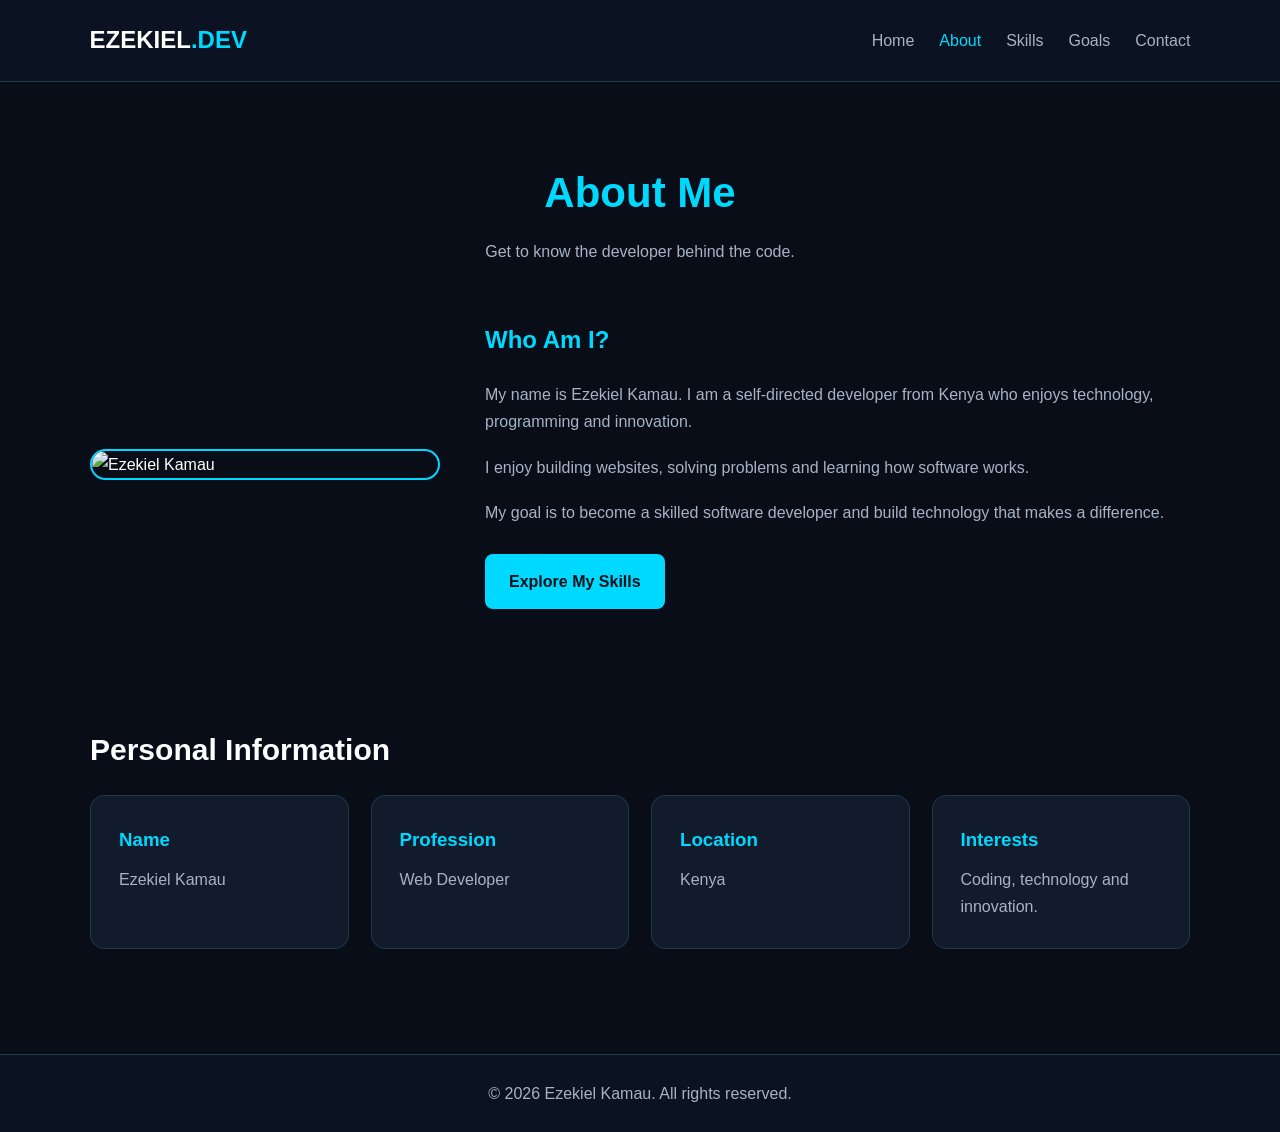
==== pages/about.html @ 212d6239 "Initial portfolio website" ====
<!DOCTYPE html>
<html lang="en">
<head>
    <meta charset="UTF-8">
    <meta name="viewport" content="width=device-width, initial-scale=1.0">
    <title>About | Ezekiel Kamau</title>
    <link rel="stylesheet" href="../css/style.css">
</head>
<body>

    <header class="header">
        <a href="../index.html" class="logo">EZEKIEL<span>.DEV</span></a>

        <nav class="navbar">
            <a href="../index.html">Home</a>
            <a href="about.html" class="active">About</a>
            <a href="skills.html">Skills</a>
            <a href="goals.html">Goals</a>
            <a href="contact.html">Contact</a>
        </nav>
    </header>

    <main class="container">
        <section class="page-heading">
            <h1>About Me</h1>
            <p>Get to know the developer behind the code.</p>
        </section>

        <section class="about-layout">
            <div class="about-image">
                <img src="../images/profile.jpg" alt="Ezekiel Kamau">
            </div>

            <div class="about-content">
                <h2>Who Am I?</h2>

                <p>
                    My name is Ezekiel Kamau. I am a self-directed
                    developer from Kenya who enjoys technology,
                    programming and innovation.
                </p>

                <p>
                    I enjoy building websites, solving problems
                    and learning how software works.
                </p>

                <p>
                    My goal is to become a skilled software developer
                    and build technology that makes a difference.
                </p>

                <a href="skills.html" class="btn">Explore My Skills</a>
            </div>
        </section>

        <section class="section">
            <h2 class="section-title">Personal Information</h2>

            <div class="card-grid">
                <article class="card">
                    <h3>Name</h3>
                    <p>Ezekiel Kamau</p>
                </article>

                <article class="card">
                    <h3>Profession</h3>
                    <p>Web Developer</p>
                </article>

                <article class="card">
                    <h3>Location</h3>
                    <p>Kenya</p>
                </article>

                <article class="card">
                    <h3>Interests</h3>
                    <p>Coding, technology and innovation.</p>
                </article>
            </div>
        </section>
    </main>

    <footer class="footer">
        <p>&copy; 2026 Ezekiel Kamau. All rights reserved.</p>
    </footer>

</body>
</html>
---- css/style.css ----
/* =========================
   1. GENERAL SETTINGS
========================= */

* {
    margin: 0;
    padding: 0;
    box-sizing: border-box;
}

:root {
    --background: #080D18;
    --surface: #111B2B;
    --surface-light: #19263A;
    --primary: #00D9FF;
    --text: #FFFFFF;
    --muted: #A7B3C5;
    --border: #26364B;
}

html {
    scroll-behavior: smooth;
}

body {
    font-family: Arial, sans-serif;
    background: var(--background);
    color: var(--text);
    line-height: 1.7;
}

/* =========================
   2. HEADER AND NAVIGATION
========================= */

.header {
    width: 100%;
    min-height: 80px;
    padding: 20px 7%;
    display: flex;
    justify-content: space-between;
    align-items: center;
    background: #0B1322;
    border-bottom: 1px solid var(--border);
    flex-wrap: wrap;
    gap: 15px;
}

.logo {
    color: var(--text);
    font-size: 24px;
    font-weight: bold;
    text-decoration: none;
}

.logo span {
    color: var(--primary);
}

.navbar {
    display: flex;
    gap: 25px;
    flex-wrap: wrap;
}

.navbar a {
    color: var(--muted);
    text-decoration: none;
    transition: 0.3s;
}

.navbar a:hover,
.navbar a.active {
    color: var(--primary);
}

/* =========================
   3. GENERAL CONTAINERS
========================= */

.container {
    width: 86%;
    max-width: 1100px;
    margin: auto;
}

.section {
    padding: 65px 0;
}

.section-title {
    font-size: 30px;
    margin-bottom: 20px;
}

.section-description {
    color: var(--muted);
    max-width: 700px;
}

/* =========================
   4. HOME PAGE HERO
========================= */

.hero {
    min-height: 570px;
    display: flex;
    align-items: center;
    justify-content: space-between;
    gap: 50px;
    padding-top: 50px;
    padding-bottom: 50px;
}

.hero-content {
    flex: 1;
}

.intro {
    color: var(--primary);
    letter-spacing: 4px;
    font-weight: bold;
}

.hero h1 {
    font-size: clamp(38px, 6vw, 65px);
    line-height: 1.2;
    margin: 15px 0;
}

.hero h2 {
    color: var(--primary);
    font-size: 23px;
    margin-bottom: 20px;
}

.hero-content > p:not(.intro) {
    color: var(--muted);
    max-width: 500px;
}

.hero-image {
    flex: 0 1 380px;
}

.hero-image img,
.about-image img {
    width: 100%;
    display: block;
    border-radius: 25px;
    object-fit: cover;
    border: 2px solid var(--primary);
}

/* =========================
   5. BUTTONS
========================= */

.hero-buttons {
    display: flex;
    flex-wrap: wrap;
    gap: 15px;
    margin-top: 30px;
}

.btn {
    display: inline-block;
    background: var(--primary);
    color: #06101A;
    padding: 12px 22px;
    border-radius: 8px;
    text-decoration: none;
    font-weight: bold;
    border: 2px solid var(--primary);
    cursor: pointer;
    transition: 0.3s;
}

.btn:hover {
    background: transparent;
    color: var(--primary);
    transform: translateY(-3px);
}

.btn-outline {
    background: transparent;
    color: var(--primary);
}

/* =========================
   6. PAGE HEADINGS
========================= */

.page-heading {
    text-align: center;
    padding: 75px 0 55px;
}

.page-heading h1 {
    font-size: 42px;
    color: var(--primary);
    margin-bottom: 10px;
}

.page-heading p {
    color: var(--muted);
}

/* =========================
   7. CARDS
========================= */

.card-grid {
    display: grid;
    grid-template-columns: repeat(auto-fit, minmax(220px, 1fr));
    gap: 22px;
    padding-bottom: 40px;
}

.card {
    background: var(--surface);
    padding: 28px;
    border: 1px solid var(--border);
    border-radius: 14px;
    transition: 0.3s;
}

.card:hover {
    border-color: var(--primary);
    transform: translateY(-5px);
}

.card h3 {
    color: var(--primary);
    margin-bottom: 10px;
}

.card p {
    color: var(--muted);
}

/* =========================
   8. ABOUT PAGE
========================= */

.about-layout {
    display: flex;
    align-items: center;
    gap: 45px;
    padding-bottom: 50px;
}

.about-image {
    flex: 0 1 350px;
}

.about-content {
    flex: 1;
}

.about-content h2 {
    color: var(--primary);
    margin-bottom: 20px;
}

.about-content p {
    color: var(--muted);
    margin-bottom: 18px;
}

.about-content .btn {
    margin-top: 10px;
}

/* =========================
   9. SKILLS TABLE
========================= */

.table-wrapper {
    overflow-x: auto;
    margin: 25px 0;
}

table {
    width: 100%;
    border-collapse: collapse;
    background: var(--surface);
}

th,
td {
    padding: 16px;
    border: 1px solid var(--border);
    text-align: left;
}

th {
    color: var(--primary);
    background: var(--surface-light);
}

td {
    color: var(--muted);
}

/* =========================
   10. GOALS PAGE
========================= */

.goal-card {
    min-height: 240px;
}

.goal-number {
    color: var(--primary);
    font-size: 35px;
    font-weight: bold;
}

.goal-card h2 {
    margin: 15px 0;
    font-size: 21px;
}

.vision {
    text-align: center;
}

.vision h2 {
    color: var(--primary);
    font-size: 30px;
}

/* =========================
   11. CONTACT PAGE
========================= */

.contact-layout {
    display: grid;
    grid-template-columns: 1fr 1.3fr;
    gap: 35px;
    padding-bottom: 70px;
}

.contact-info h2 {
    color: var(--primary);
    margin-bottom: 20px;
}

.contact-info > p {
    color: var(--muted);
    margin-bottom: 25px;
}

.contact-info .card {
    margin-bottom: 15px;
}

.contact-form {
    background: var(--surface);
    padding: 30px;
    border: 1px solid var(--border);
    border-radius: 15px;
}

.contact-form label,
.contact-form legend {
    color: var(--text);
    display: block;
    margin-bottom: 8px;
}

.contact-form input:not([type="radio"]):not([type="checkbox"]),
.contact-form textarea {
    width: 100%;
    padding: 13px;
    margin-bottom: 20px;
    background: var(--background);
    border: 1px solid var(--border);
    border-radius: 7px;
    color: var(--text);
    font: inherit;
}

.contact-form input:focus,
.contact-form textarea:focus {
    outline: 1px solid var(--primary);
    border-color: var(--primary);
}

.contact-form fieldset {
    border: 1px solid var(--border);
    padding: 15px;
    margin-bottom: 20px;
    border-radius: 8px;
}

.contact-form fieldset label {
    display: inline-flex;
    align-items: center;
    gap: 8px;
    margin-right: 20px;
    color: var(--muted);
}

.contact-form fieldset input {
    accent-color: var(--primary);
}

/* =========================
   12. FOOTER
========================= */

.footer {
    text-align: center;
    padding: 25px;
    border-top: 1px solid var(--border);
    background: #0B1322;
    color: var(--muted);
}

/* =========================
   13. MOBILE RESPONSIVENESS
========================= */

@media (max-width: 768px) {

    .header {
        flex-direction: column;
        justify-content: center;
    }

    .navbar {
        justify-content: center;
        gap: 15px;
    }

    .hero {
        flex-direction: column-reverse;
        text-align: center;
    }

    .hero-image {
        width: min(100%, 300px);
        flex-basis: auto;
    }

    .hero-content > p:not(.intro) {
        margin: auto;
    }

    .hero-buttons {
        justify-content: center;
    }

    .about-layout {
        flex-direction: column;
    }

    .about-image {
        width: min(100%, 350px);
        flex-basis: auto;
    }

    .contact-layout {
        grid-template-columns: 1fr;
    }

    .page-heading h1 {
        font-size: 32px;
    }

    .section-title {
        font-size: 25px;
    }
}
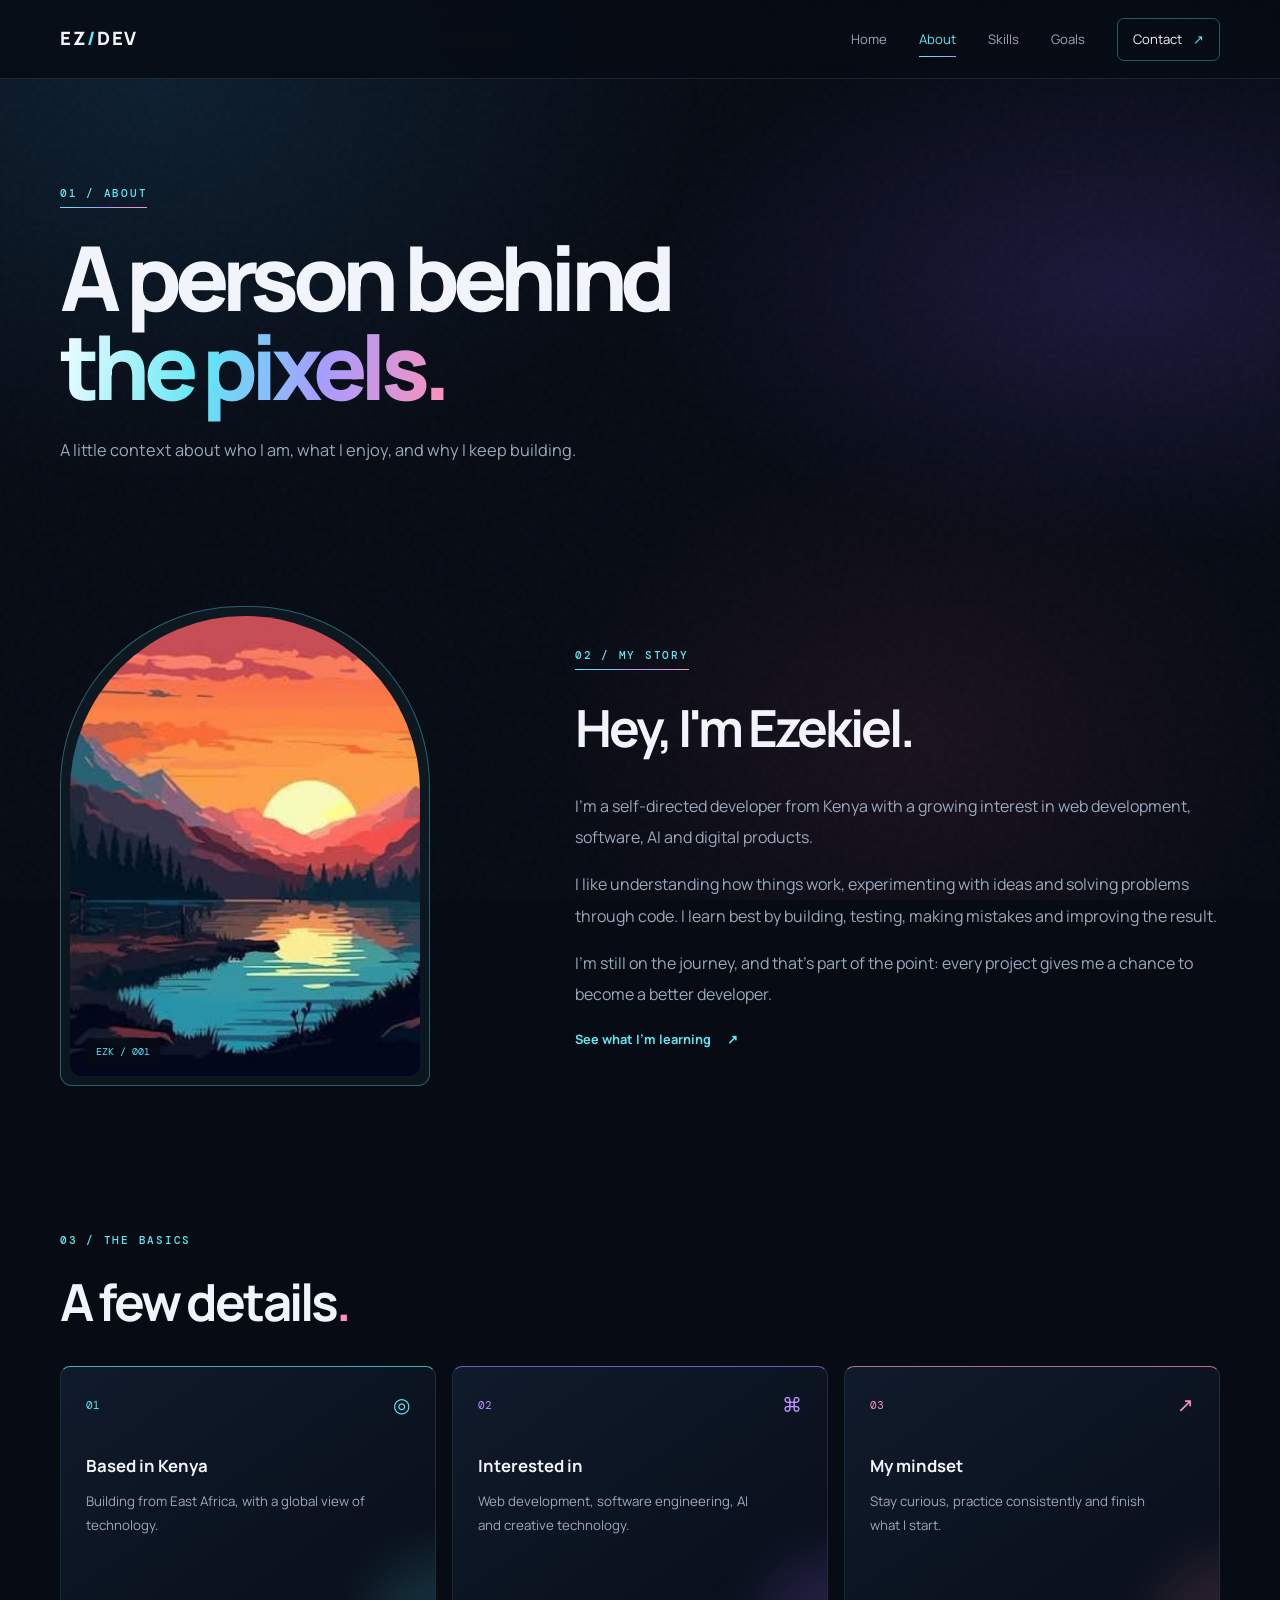
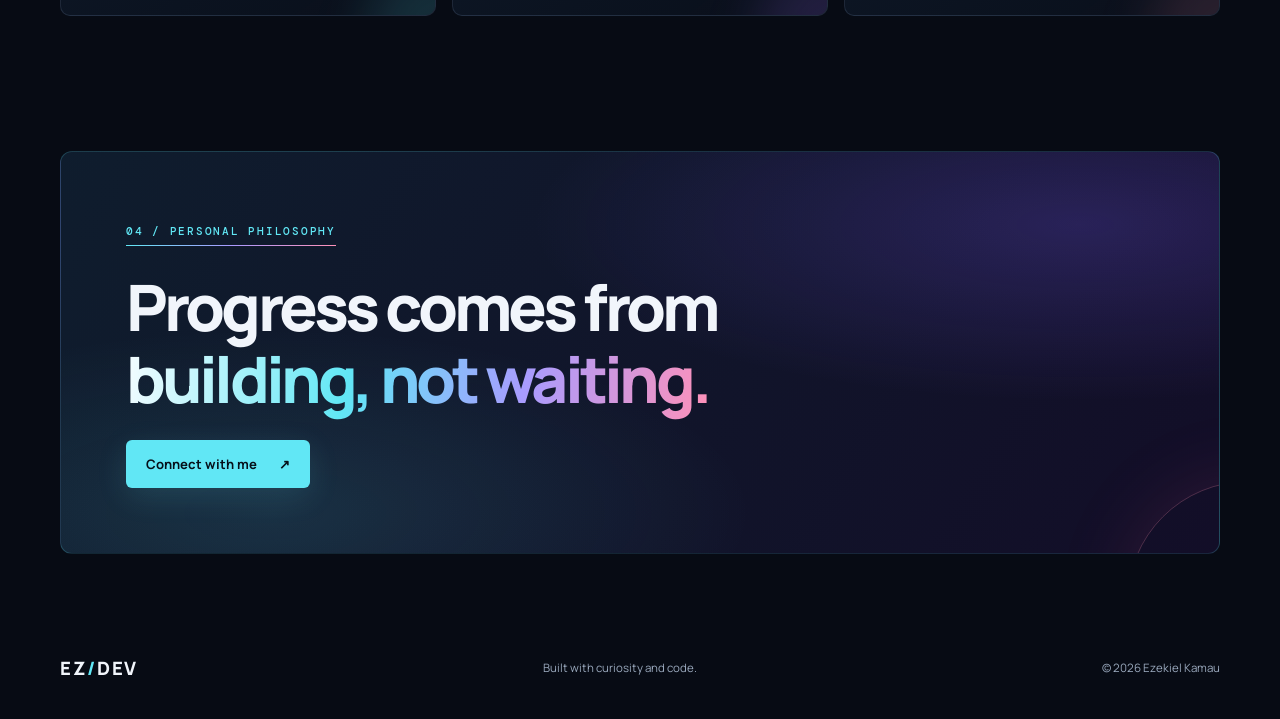
==== commit d96adbfd: "Upgrade portfolio design and animations" ====
--- a/pages/about.html
+++ b/pages/about.html
@@ -1,90 +1,29 @@
-
 <!DOCTYPE html>
 <html lang="en">
 <head>
-    <meta charset="UTF-8">
-    <meta name="viewport" content="width=device-width, initial-scale=1.0">
-    <title>About | Ezekiel Kamau</title>
-    <link rel="stylesheet" href="../css/style.css">
+  <meta charset="UTF-8"><meta name="viewport" content="width=device-width, initial-scale=1.0">
+  <meta name="theme-color" content="#070b14"><meta name="description" content="About Ezekiel Kamau, developer and creative coder.">
+  <title>About | Ezekiel Kamau</title>
+  <link rel="preconnect" href="https://fonts.googleapis.com"><link rel="preconnect" href="https://fonts.gstatic.com" crossorigin>
+  <link href="https://fonts.googleapis.com/css2?family=DM+Mono:wght@400;500&family=Manrope:wght@400;500;600;700;800&display=swap" rel="stylesheet">
+  <link rel="stylesheet" href="../css/style.css"><script src="../js/script.js" defer></script>
 </head>
 <body>
-
-    <header class="header">
-        <a href="../index.html" class="logo">EZEKIEL<span>.DEV</span></a>
-
-        <nav class="navbar">
-            <a href="../index.html">Home</a>
-            <a href="about.html" class="active">About</a>
-            <a href="skills.html">Skills</a>
-            <a href="goals.html">Goals</a>
-            <a href="contact.html">Contact</a>
-        </nav>
-    </header>
-
-    <main class="container">
-        <section class="page-heading">
-            <h1>About Me</h1>
-            <p>Get to know the developer behind the code.</p>
-        </section>
-
-        <section class="about-layout">
-            <div class="about-image">
-                <img src="../images/profile.jpg" alt="Ezekiel Kamau">
-            </div>
-
-            <div class="about-content">
-                <h2>Who Am I?</h2>
-
-                <p>
-                    My name is Ezekiel Kamau. I am a self-directed
-                    developer from Kenya who enjoys technology,
-                    programming and innovation.
-                </p>
-
-                <p>
-                    I enjoy building websites, solving problems
-                    and learning how software works.
-                </p>
-
-                <p>
-                    My goal is to become a skilled software developer
-                    and build technology that makes a difference.
-                </p>
-
-                <a href="skills.html" class="btn">Explore My Skills</a>
-            </div>
-        </section>
-
-        <section class="section">
-            <h2 class="section-title">Personal Information</h2>
-
-            <div class="card-grid">
-                <article class="card">
-                    <h3>Name</h3>
-                    <p>Ezekiel Kamau</p>
-                </article>
-
-                <article class="card">
-                    <h3>Profession</h3>
-                    <p>Web Developer</p>
-                </article>
-
-                <article class="card">
-                    <h3>Location</h3>
-                    <p>Kenya</p>
-                </article>
-
-                <article class="card">
-                    <h3>Interests</h3>
-                    <p>Coding, technology and innovation.</p>
-                </article>
-            </div>
-        </section>
-    </main>
-
-    <footer class="footer">
-        <p>&copy; 2026 Ezekiel Kamau. All rights reserved.</p>
-    </footer>
-
+  <div class="page-noise" aria-hidden="true"></div>
+  <header class="site-header"><div class="nav-wrap"><a class="brand" href="../index.html">EZ<span>/</span>DEV</a><button class="menu-toggle" aria-label="Open navigation" aria-expanded="false"><span></span><span></span></button><nav class="nav-links" aria-label="Main navigation"><a href="../index.html">Home</a><a class="active" href="about.html">About</a><a href="skills.html">Skills</a><a href="goals.html">Goals</a><a class="nav-contact" href="contact.html">Contact <span>↗</span></a></nav></div></header>
+  <main>
+    <section class="page-hero shell reveal"><div class="section-kicker">01 / ABOUT</div><h1>A person behind<br><span class="gradient-text">the pixels.</span></h1><p class="hero-lead">A little context about who I am, what I enjoy, and why I keep building.</p></section>
+    <section class="about-grid shell section-space">
+      <div class="about-photo reveal"><img src="../images/images.jpg" alt="Portrait of Ezekiel Kamau"><span class="photo-index">EZK / 001</span></div>
+      <div class="about-copy reveal reveal-delay"><div class="section-kicker">02 / MY STORY</div><h2>Hey, I'm Ezekiel.</h2><p>I'm a self-directed developer from Kenya with a growing interest in web development, software, AI and digital products.</p><p>I like understanding how things work, experimenting with ideas and solving problems through code. I learn best by building, testing, making mistakes and improving the result.</p><p>I'm still on the journey, and that's part of the point: every project gives me a chance to become a better developer.</p><a class="text-link" href="skills.html">See what I'm learning <span>↗</span></a></div>
+    </section>
+    <section class="shell section-space"><div class="section-kicker">03 / THE BASICS</div><h2 class="section-title">A few details<span class="accent">.</span></h2><div class="feature-grid">
+      <article class="feature-card reveal"><div class="card-top"><span class="card-number">01</span><span class="card-symbol">◎</span></div><h3>Based in Kenya</h3><p>Building from East Africa, with a global view of technology.</p></article>
+      <article class="feature-card reveal reveal-delay"><div class="card-top"><span class="card-number">02</span><span class="card-symbol">⌘</span></div><h3>Interested in</h3><p>Web development, software engineering, AI and creative technology.</p></article>
+      <article class="feature-card reveal"><div class="card-top"><span class="card-number">03</span><span class="card-symbol">↗</span></div><h3>My mindset</h3><p>Stay curious, practice consistently and finish what I start.</p></article>
+    </div></section>
+    <section class="statement shell section-space reveal"><div class="section-kicker">04 / PERSONAL PHILOSOPHY</div><p>Progress comes from<br><span class="gradient-text">building, not waiting.</span></p><a class="button button-primary" href="contact.html">Connect with me <span>↗</span></a></section>
+  </main>
+  <footer class="site-footer shell"><a class="brand" href="../index.html">EZ<span>/</span>DEV</a><p>Built with curiosity and code.</p><p>© <span data-year>2026</span> Ezekiel Kamau</p></footer>
 </body>
-</html>
+</html>
--- a/css/style.css
+++ b/css/style.css
@@ -1,477 +1,292 @@
-
-/* =========================
-   1. GENERAL SETTINGS
-========================= */
-
-* {
-    margin: 0;
-    padding: 0;
-    box-sizing: border-box;
-}
-
-:root {
-    --background: #080D18;
-    --surface: #111B2B;
-    --surface-light: #19263A;
-    --primary: #00D9FF;
-    --text: #FFFFFF;
-    --muted: #A7B3C5;
-    --border: #26364B;
-}
-
-html {
-    scroll-behavior: smooth;
-}
-
-body {
-    font-family: Arial, sans-serif;
-    background: var(--background);
-    color: var(--text);
-    line-height: 1.7;
-}
-
-/* =========================
-   2. HEADER AND NAVIGATION
-========================= */
-
-.header {
-    width: 100%;
-    min-height: 80px;
-    padding: 20px 7%;
-    display: flex;
-    justify-content: space-between;
-    align-items: center;
-    background: #0B1322;
-    border-bottom: 1px solid var(--border);
-    flex-wrap: wrap;
-    gap: 15px;
-}
-
-.logo {
-    color: var(--text);
-    font-size: 24px;
-    font-weight: bold;
-    text-decoration: none;
-}
-
-.logo span {
-    color: var(--primary);
-}
-
-.navbar {
-    display: flex;
-    gap: 25px;
-    flex-wrap: wrap;
-}
-
-.navbar a {
-    color: var(--muted);
-    text-decoration: none;
-    transition: 0.3s;
-}
-
-.navbar a:hover,
-.navbar a.active {
-    color: var(--primary);
-}
-
-/* =========================
-   3. GENERAL CONTAINERS
-========================= */
-
-.container {
-    width: 86%;
-    max-width: 1100px;
-    margin: auto;
-}
-
-.section {
-    padding: 65px 0;
-}
-
-.section-title {
-    font-size: 30px;
-    margin-bottom: 20px;
-}
-
-.section-description {
-    color: var(--muted);
-    max-width: 700px;
-}
-
-/* =========================
-   4. HOME PAGE HERO
-========================= */
-
-.hero {
-    min-height: 570px;
-    display: flex;
-    align-items: center;
-    justify-content: space-between;
-    gap: 50px;
-    padding-top: 50px;
-    padding-bottom: 50px;
-}
-
-.hero-content {
-    flex: 1;
-}
-
-.intro {
-    color: var(--primary);
-    letter-spacing: 4px;
-    font-weight: bold;
-}
-
-.hero h1 {
-    font-size: clamp(38px, 6vw, 65px);
-    line-height: 1.2;
-    margin: 15px 0;
-}
-
-.hero h2 {
-    color: var(--primary);
-    font-size: 23px;
-    margin-bottom: 20px;
-}
-
-.hero-content > p:not(.intro) {
-    color: var(--muted);
-    max-width: 500px;
-}
-
-.hero-image {
-    flex: 0 1 380px;
-}
-
-.hero-image img,
-.about-image img {
-    width: 100%;
-    display: block;
-    border-radius: 25px;
-    object-fit: cover;
-    border: 2px solid var(--primary);
-}
-
-/* =========================
-   5. BUTTONS
-========================= */
-
-.hero-buttons {
-    display: flex;
-    flex-wrap: wrap;
-    gap: 15px;
-    margin-top: 30px;
-}
-
-.btn {
-    display: inline-block;
-    background: var(--primary);
-    color: #06101A;
-    padding: 12px 22px;
-    border-radius: 8px;
-    text-decoration: none;
-    font-weight: bold;
-    border: 2px solid var(--primary);
-    cursor: pointer;
-    transition: 0.3s;
-}
-
-.btn:hover {
-    background: transparent;
-    color: var(--primary);
-    transform: translateY(-3px);
-}
-
-.btn-outline {
-    background: transparent;
-    color: var(--primary);
-}
-
-/* =========================
-   6. PAGE HEADINGS
-========================= */
-
-.page-heading {
-    text-align: center;
-    padding: 75px 0 55px;
-}
-
-.page-heading h1 {
-    font-size: 42px;
-    color: var(--primary);
-    margin-bottom: 10px;
-}
-
-.page-heading p {
-    color: var(--muted);
-}
-
-/* =========================
-   7. CARDS
-========================= */
-
-.card-grid {
-    display: grid;
-    grid-template-columns: repeat(auto-fit, minmax(220px, 1fr));
-    gap: 22px;
-    padding-bottom: 40px;
-}
-
-.card {
-    background: var(--surface);
-    padding: 28px;
-    border: 1px solid var(--border);
-    border-radius: 14px;
-    transition: 0.3s;
-}
-
-.card:hover {
-    border-color: var(--primary);
-    transform: translateY(-5px);
-}
-
-.card h3 {
-    color: var(--primary);
-    margin-bottom: 10px;
-}
-
-.card p {
-    color: var(--muted);
-}
-
-/* =========================
-   8. ABOUT PAGE
-========================= */
-
-.about-layout {
-    display: flex;
-    align-items: center;
-    gap: 45px;
-    padding-bottom: 50px;
-}
-
-.about-image {
-    flex: 0 1 350px;
-}
-
-.about-content {
-    flex: 1;
-}
-
-.about-content h2 {
-    color: var(--primary);
-    margin-bottom: 20px;
-}
-
-.about-content p {
-    color: var(--muted);
-    margin-bottom: 18px;
-}
-
-.about-content .btn {
-    margin-top: 10px;
-}
-
-/* =========================
-   9. SKILLS TABLE
-========================= */
-
-.table-wrapper {
-    overflow-x: auto;
-    margin: 25px 0;
-}
-
-table {
-    width: 100%;
-    border-collapse: collapse;
-    background: var(--surface);
-}
-
-th,
-td {
-    padding: 16px;
-    border: 1px solid var(--border);
-    text-align: left;
-}
-
-th {
-    color: var(--primary);
-    background: var(--surface-light);
-}
-
-td {
-    color: var(--muted);
-}
-
-/* =========================
-   10. GOALS PAGE
-========================= */
-
-.goal-card {
-    min-height: 240px;
-}
-
-.goal-number {
-    color: var(--primary);
-    font-size: 35px;
-    font-weight: bold;
-}
-
-.goal-card h2 {
-    margin: 15px 0;
-    font-size: 21px;
-}
-
-.vision {
-    text-align: center;
-}
-
-.vision h2 {
-    color: var(--primary);
-    font-size: 30px;
-}
-
-/* =========================
-   11. CONTACT PAGE
-========================= */
-
-.contact-layout {
-    display: grid;
-    grid-template-columns: 1fr 1.3fr;
-    gap: 35px;
-    padding-bottom: 70px;
-}
-
-.contact-info h2 {
-    color: var(--primary);
-    margin-bottom: 20px;
-}
-
-.contact-info > p {
-    color: var(--muted);
-    margin-bottom: 25px;
-}
-
-.contact-info .card {
-    margin-bottom: 15px;
-}
-
-.contact-form {
-    background: var(--surface);
-    padding: 30px;
-    border: 1px solid var(--border);
-    border-radius: 15px;
-}
-
-.contact-form label,
-.contact-form legend {
-    color: var(--text);
-    display: block;
-    margin-bottom: 8px;
-}
-
-.contact-form input:not([type="radio"]):not([type="checkbox"]),
-.contact-form textarea {
-    width: 100%;
-    padding: 13px;
-    margin-bottom: 20px;
-    background: var(--background);
-    border: 1px solid var(--border);
-    border-radius: 7px;
-    color: var(--text);
-    font: inherit;
-}
-
-.contact-form input:focus,
-.contact-form textarea:focus {
-    outline: 1px solid var(--primary);
-    border-color: var(--primary);
-}
-
-.contact-form fieldset {
-    border: 1px solid var(--border);
-    padding: 15px;
-    margin-bottom: 20px;
-    border-radius: 8px;
-}
-
-.contact-form fieldset label {
-    display: inline-flex;
-    align-items: center;
-    gap: 8px;
-    margin-right: 20px;
-    color: var(--muted);
-}
-
-.contact-form fieldset input {
-    accent-color: var(--primary);
-}
-
-/* =========================
-   12. FOOTER
-========================= */
-
-.footer {
-    text-align: center;
-    padding: 25px;
-    border-top: 1px solid var(--border);
-    background: #0B1322;
-    color: var(--muted);
-}
-
-/* =========================
-   13. MOBILE RESPONSIVENESS
-========================= */
-
-@media (max-width: 768px) {
-
-    .header {
-        flex-direction: column;
-        justify-content: center;
-    }
-
-    .navbar {
-        justify-content: center;
-        gap: 15px;
-    }
-
-    .hero {
-        flex-direction: column-reverse;
-        text-align: center;
-    }
-
-    .hero-image {
-        width: min(100%, 300px);
-        flex-basis: auto;
-    }
-
-    .hero-content > p:not(.intro) {
-        margin: auto;
-    }
-
-    .hero-buttons {
-        justify-content: center;
-    }
-
-    .about-layout {
-        flex-direction: column;
-    }
-
-    .about-image {
-        width: min(100%, 350px);
-        flex-basis: auto;
-    }
-
-    .contact-layout {
-        grid-template-columns: 1fr;
-    }
-
-    .page-heading h1 {
-        font-size: 32px;
-    }
-
-    .section-title {
-        font-size: 25px;
-    }
-}
+/* EZ/DEV — responsive portfolio design */
+:root{--bg:#070b14;--panel:#0d1422;--panel2:#111c2d;--text:#f1f5fb;--muted:#9aa9bd;--cyan:#61e7f5;--blue:#7894ff;--line:rgba(157,184,220,.15);--max:1160px}
+*{box-sizing:border-box;margin:0;padding:0}
+html{scroll-behavior:smooth;scroll-padding-top:90px}
+body{min-width:320px;background:var(--bg);color:var(--text);font-family:Manrope,Arial,sans-serif;line-height:1.6;overflow-x:hidden}
+body:before{content:"";position:fixed;inset:0;z-index:-2;pointer-events:none;background:radial-gradient(ellipse at 14% 8%,rgba(33,101,145,.18),transparent 34%),radial-gradient(ellipse at 90% 42%,rgba(57,70,145,.13),transparent 32%),#070b14}
+.page-noise{position:fixed;inset:0;z-index:-1;pointer-events:none;opacity:.12;background-image:url("data:image/svg+xml,%3Csvg viewBox='0 0 180 180' xmlns='http://www.w3.org/2000/svg'%3E%3Cfilter id='n'%3E%3CfeTurbulence type='fractalNoise' baseFrequency='.9' numOctaves='3' stitchTiles='stitch'/%3E%3C/filter%3E%3Crect width='100%25' height='100%25' filter='url(%23n)' opacity='.18'/%3E%3C/svg%3E")}
+a{color:inherit;text-decoration:none}
+button,input,textarea,select{font:inherit}
+.shell{width:min(var(--max),calc(100% - 48px));margin-inline:auto}
+.site-header{position:sticky;top:0;z-index:20;background:rgba(7,11,20,.82);border-bottom:1px solid var(--line);backdrop-filter:blur(18px)}
+.nav-wrap{width:min(var(--max),calc(100% - 48px));height:78px;margin:auto;display:flex;align-items:center;justify-content:space-between}
+.brand{font-size:1.15rem;font-weight:800;letter-spacing:.09em}.brand span{color:var(--cyan)}
+.nav-links{display:flex;align-items:center;gap:32px}.nav-links a{font-size:.82rem;color:var(--muted);transition:color .25s}.nav-links a:hover,.nav-links a.active{color:var(--cyan)}
+.nav-links .nav-contact{padding:10px 15px;border:1px solid rgba(97,231,245,.35);border-radius:7px;color:var(--text)}.nav-contact span{color:var(--cyan);margin-left:8px}
+.menu-toggle{display:none;background:none;border:0;color:var(--text);width:42px;height:42px;cursor:pointer}.menu-toggle span{display:block;width:22px;height:2px;background:var(--text);margin:6px auto;transition:.25s}
+.hero{min-height:650px;display:grid;grid-template-columns:1.08fr .92fr;align-items:center;gap:55px;padding-top:75px;padding-bottom:95px}
+.eyebrow,.section-kicker,.detail-label{font:500 .68rem 'DM Mono',monospace;letter-spacing:.16em;color:var(--cyan)}
+.eyebrow{display:flex;align-items:center;gap:10px}.live-dot,.chip-dot{width:7px;height:7px;border-radius:50%;background:#70efad;box-shadow:0 0 12px #70efad}
+.hero h1,.page-hero h1{font-size:clamp(3.5rem,7.5vw,6.7rem);line-height:.99;letter-spacing:-.075em;font-weight:800;margin:25px 0}
+.gradient-text{background:linear-gradient(100deg,#effcff 5%,#61e7f5 48%,#8c9cff 100%);-webkit-background-clip:text;background-clip:text;color:transparent}
+.hero-lead{max-width:540px;color:var(--muted);font-size:1.02rem;line-height:1.9}.hero-lead strong{color:var(--text)}
+.button-row{display:flex;gap:13px;flex-wrap:wrap;margin-top:32px}
+.button{min-height:48px;display:inline-flex;align-items:center;justify-content:center;gap:22px;padding:0 19px;border:1px solid transparent;border-radius:6px;font-size:.82rem;font-weight:700;transition:transform .25s,box-shadow .25s,border-color .25s;cursor:pointer}
+.button:hover{transform:translateY(-3px)}.button-primary{background:var(--cyan);color:#061019;box-shadow:0 8px 30px rgba(97,231,245,.13)}.button-primary:hover{box-shadow:0 10px 35px rgba(97,231,245,.28)}
+.button-quiet{border-color:var(--line);color:var(--text)}.button-quiet:hover{border-color:var(--cyan)}
+.tech-strip{display:flex;align-items:center;gap:14px;margin-top:46px;color:#b6c4d5;font: .68rem 'DM Mono',monospace;letter-spacing:.06em}.tech-strip i{width:3px;height:3px;border-radius:50%;background:var(--cyan)}
+.hero-visual{height:440px;position:relative;display:grid;place-items:center}
+.portrait-frame{position:relative;width:min(330px,72%);height:390px;padding:9px;border:1px solid rgba(97,231,245,.38);border-radius:180px 180px 18px 18px;transform:rotate(2deg);background:linear-gradient(145deg,rgba(97,231,245,.18),rgba(120,148,255,.04));box-shadow:0 25px 90px rgba(0,0,0,.35),0 0 55px rgba(97,231,245,.08);overflow:hidden}
+.portrait-frame img,.about-photo img{width:100%;height:100%;object-fit:cover;border-radius:inherit;display:block}
+.portrait-overlay{position:absolute;inset:9px;border-radius:inherit;background:linear-gradient(180deg,transparent 55%,rgba(4,9,18,.25))}
+.orbit{position:absolute;border:1px solid rgba(97,231,245,.13);border-radius:50%;transform:rotate(-22deg)}.orbit-one{width:430px;height:270px}.orbit-two{width:500px;height:340px;transform:rotate(35deg);border-color:rgba(120,148,255,.12)}
+.floating-chip{position:absolute;z-index:2;padding:11px 14px;background:rgba(13,20,34,.92);border:1px solid var(--line);border-radius:7px;box-shadow:0 12px 30px rgba(0,0,0,.25);font-size:.7rem;color:#d8e4f1}.chip-top{top:48px;right:0;display:flex;align-items:center;gap:9px}.chip-bottom{bottom:38px;left:-4px}.mono{font-family:'DM Mono',monospace;color:var(--cyan);margin-right:9px}.visual-cross{position:absolute;color:var(--cyan);font:1.5rem 'DM Mono',monospace;opacity:.65}.cross-one{top:30px;left:35px}.cross-two{bottom:55px;right:28px}
+.section-space{padding-top:105px;padding-bottom:35px}.intro-section{border-top:1px solid var(--line)}
+.intro-grid{display:grid;grid-template-columns:1fr 1fr;gap:50px;margin-top:25px}.intro-grid h2,.section-heading h2,.section-title{font-size:clamp(2rem,4vw,3.5rem);line-height:1.13;letter-spacing:-.055em}.large-copy{max-width:560px;color:var(--muted);font-size:1.08rem;line-height:1.9;margin-bottom:22px}
+.text-link{display:inline-flex;gap:16px;align-items:center;color:var(--cyan);font-size:.8rem;font-weight:700}.text-link span{transition:transform .2s}.text-link:hover span{transform:translate(4px,-3px)}
+.section-heading{display:flex;justify-content:space-between;align-items:end;margin-bottom:35px}.section-heading h2{margin-top:20px}.accent{color:var(--cyan)}.feature-grid{display:grid;grid-template-columns:repeat(3,1fr);gap:16px}
+.feature-card{position:relative;min-height:250px;padding:25px;background:linear-gradient(145deg,rgba(17,28,45,.9),rgba(10,16,28,.85));border:1px solid var(--line);border-radius:10px;overflow:hidden;transition:transform .3s,border-color .3s,background .3s}
+.feature-card:after{content:"";position:absolute;width:160px;height:160px;right:-90px;bottom:-100px;border-radius:50%;background:rgba(97,231,245,.08);filter:blur(25px);transition:transform .4s}
+.feature-card:hover{transform:translateY(-7px);border-color:rgba(97,231,245,.42);background:linear-gradient(145deg,rgba(20,39,57,.98),rgba(10,16,28,.92))}.feature-card:hover:after{transform:scale(1.8)}
+.card-top{display:flex;justify-content:space-between;align-items:center;margin-bottom:35px}.card-number,.skill-index{font: .7rem 'DM Mono',monospace;color:var(--cyan)}.card-symbol{font:1.25rem 'DM Mono',monospace;color:var(--cyan)}
+.feature-card h3{font-size:1.05rem;margin-bottom:10px}.feature-card p{max-width:290px;color:var(--muted);font-size:.83rem;line-height:1.8}.card-tag{display:inline-block;margin-top:23px;color:var(--cyan);font: .62rem 'DM Mono',monospace;letter-spacing:.12em}
+.mobile-link{display:none;margin-top:24px}
+.statement{padding:65px;margin-top:100px;margin-bottom:65px;border:1px solid rgba(97,231,245,.2);border-radius:12px;background:radial-gradient(ellipse at 85% 20%,rgba(77,112,190,.17),transparent 45%),linear-gradient(120deg,rgba(16,31,48,.9),rgba(10,16,28,.9))}
+.statement>p:first-of-type{font-size:clamp(2.2rem,5vw,4.5rem);line-height:1.12;letter-spacing:-.06em;font-weight:800;margin:25px 0}.statement-note{color:var(--muted);margin:-5px 0 25px}
+.contact-band{padding:45px 0;border-top:1px solid var(--line);border-bottom:1px solid var(--line);display:flex;align-items:center;justify-content:space-between;margin-bottom:80px}.contact-band h2{font-size:clamp(2rem,4vw,3.3rem);line-height:1.12;letter-spacing:-.05em;margin-top:15px}.round-link{width:58px;height:58px;display:grid;place-items:center;border:1px solid rgba(97,231,245,.4);border-radius:50%;color:var(--cyan);font-size:1.5rem;transition:.25s}.round-link:hover{background:var(--cyan);color:var(--bg);transform:rotate(45deg)}
+.site-footer{min-height:100px;display:flex;align-items:center;justify-content:space-between;gap:20px;color:var(--muted);font-size:.72rem}.site-footer .brand{color:var(--text)}
+.page-hero{padding-top:100px;padding-bottom:35px}.page-hero h1{font-size:clamp(3.2rem,7vw,6rem)}.page-hero .hero-lead{max-width:620px}
+.about-grid{display:grid;grid-template-columns:.8fr 1.2fr;gap:85px;align-items:center}.about-photo{position:relative;height:480px;max-width:370px;padding:9px;border:1px solid rgba(97,231,245,.35);border-radius:180px 180px 12px 12px;background:rgba(97,231,245,.05)}.photo-index{position:absolute;bottom:20px;left:25px;padding:7px 10px;background:rgba(7,11,20,.8);font: .65rem 'DM Mono',monospace;color:var(--cyan)}
+.about-copy h2,.contact-copy h2{font-size:clamp(2rem,4vw,3.3rem);letter-spacing:-.06em;margin:17px 0 22px}.about-copy p,.contact-copy>p{color:var(--muted);line-height:1.95;margin-bottom:16px}
+.section-title{margin:18px 0 35px}.skills-list,.goal-list{border-top:1px solid var(--line)}
+.skill-row,.goal-card{display:grid;grid-template-columns:55px 1fr auto;gap:20px;align-items:center;padding:27px 10px;border-bottom:1px solid var(--line);transition:background .25s}.skill-row:hover,.goal-card:hover{background:rgba(97,231,245,.035)}
+.skill-row h2,.goal-card h2{font-size:1.15rem;margin-bottom:5px}.skill-row p,.goal-card p{color:var(--muted);font-size:.82rem;line-height:1.8}.skill-status{font: .62rem 'DM Mono',monospace;letter-spacing:.1em;color:var(--cyan);border:1px solid rgba(97,231,245,.22);padding:7px 9px;border-radius:4px}.goal-arrow{color:var(--cyan);font-size:1.2rem}
+.contact-layout{display:grid;grid-template-columns:.8fr 1.2fr;gap:80px;align-items:start}.contact-copy>p{max-width:400px}.contact-detail{padding:18px 0;border-top:1px solid var(--line);display:grid;gap:7px}.contact-detail strong{font-size:.88rem}.contact-form{padding:30px;background:rgba(13,20,34,.8);border:1px solid var(--line);border-radius:10px}
+.contact-form label{display:block;margin:0 0 8px;font-size:.75rem;font-weight:700;color:#dce7f4}.contact-form input,.contact-form select,.contact-form textarea{width:100%;margin-bottom:20px;padding:13px 14px;color:var(--text);background:#080e19;border:1px solid var(--line);border-radius:5px;outline:none;transition:border-color .2s,box-shadow .2s}.contact-form input:focus,.contact-form select:focus,.contact-form textarea:focus{border-color:var(--cyan);box-shadow:0 0 0 3px rgba(97,231,245,.08)}.contact-form select option{background:#0d1422}.contact-form textarea{resize:vertical}.submit-button{width:100%}.form-note,.form-feedback{font-size:.68rem;color:var(--muted);margin-top:13px}.form-feedback{color:var(--cyan)}
+.reveal{opacity:0;transform:translateY(22px);transition:opacity .7s ease,transform .7s ease}.reveal.is-visible{opacity:1;transform:translateY(0)}.reveal-delay{transition-delay:.14s}
+@media(max-width:800px){.nav-wrap{height:70px}.menu-toggle{display:block}.nav-links{position:absolute;top:70px;left:0;right:0;display:none;flex-direction:column;align-items:stretch;gap:0;padding:12px 24px 22px;background:rgba(7,11,20,.97);border-bottom:1px solid var(--line)}.nav-links.open{display:flex}.nav-links a{padding:13px 0}.nav-links .nav-contact{margin-top:8px;text-align:center}.hero{grid-template-columns:1fr;gap:35px;padding-top:75px;min-height:unset}.hero-visual{height:400px;grid-row:1}.hero-copy{grid-row:2}.portrait-frame{height:340px;width:270px}.orbit-one{width:350px;height:230px}.orbit-two{width:390px;height:290px}.chip-top{right:8%}.intro-grid{grid-template-columns:1fr;gap:20px}.feature-grid{grid-template-columns:1fr 1fr}.about-grid,.contact-layout{grid-template-columns:1fr;gap:45px}.about-photo{height:420px;width:310px;margin:auto}.page-hero{padding-top:75px}.statement{padding:38px;margin-top:75px}.site-footer{flex-wrap:wrap;padding:25px 0}.contact-copy>p{max-width:600px}}
+@media(max-width:520px){.shell,.nav-wrap{width:calc(100% - 36px)}.hero h1{font-size:clamp(3.2rem,15vw,5rem)}.hero-visual{height:350px}.portrait-frame{height:300px;width:235px}.floating-chip{font-size:.62rem}.chip-bottom{left:0;bottom:20px}.chip-top{top:20px;right:0}.tech-strip{gap:9px;font-size:.59rem;flex-wrap:wrap}.section-space{padding-top:75px}.feature-grid{grid-template-columns:1fr}.feature-card{min-height:220px}.desktop-link{display:none}.mobile-link{display:inline-flex}.contact-band{margin-bottom:45px}.site-footer{align-items:flex-start;flex-direction:column;gap:9px}.skill-row,.goal-card{grid-template-columns:32px 1fr;gap:12px}.skill-status,.goal-arrow{grid-column:2;justify-self:start}.contact-form{padding:20px}.about-photo{height:360px;width:260px}}
+@media(prefers-reduced-motion:reduce){html{scroll-behavior:auto}*,*::before,*::after{animation-duration:.01ms!important;animation-iteration-count:1!important;transition-duration:.01ms!important}.reveal{opacity:1;transform:none}}
+
+/* Color and motion refresh */
+body:before{
+  background:
+    radial-gradient(ellipse at 12% 10%,rgba(33,101,145,.22),transparent 34%),
+    radial-gradient(ellipse at 88% 32%,rgba(124,92,255,.16),transparent 30%),
+    radial-gradient(ellipse at 72% 82%,rgba(255,94,155,.08),transparent 28%),
+    #070b14;
+}
+.page-noise{opacity:.16}
+.hero h1{animation:heroEnter .9s cubic-bezier(.2,.75,.25,1) both}
+.hero-lead{animation:heroEnter .9s .12s cubic-bezier(.2,.75,.25,1) both}
+.portrait-frame{animation:portraitFloat 5.5s ease-in-out infinite}
+.orbit-one{animation:orbitSpin 18s linear infinite}
+.orbit-two{animation:orbitSpin 24s linear infinite reverse}
+.floating-chip{animation:chipFloat 4s ease-in-out infinite}
+.chip-bottom{animation-delay:-2s}
+.feature-card:nth-child(1):after{background:rgba(97,231,245,.14)}
+.feature-card:nth-child(2):after{background:rgba(168,112,255,.16)}
+.feature-card:nth-child(3):after{background:rgba(255,138,170,.13)}
+.feature-card:nth-child(2){border-top-color:rgba(168,112,255,.38)}
+.feature-card:nth-child(3){border-top-color:rgba(255,138,170,.34)}
+.statement{
+  background:
+    radial-gradient(ellipse at 88% 18%,rgba(124,92,255,.22),transparent 38%),
+    radial-gradient(ellipse at 18% 90%,rgba(97,231,245,.12),transparent 36%),
+    linear-gradient(120deg,rgba(16,31,48,.92),rgba(20,15,42,.92));
+  overflow:hidden;
+  position:relative;
+}
+.statement:after{
+  content:"";
+  position:absolute;
+  width:240px;
+  height:240px;
+  right:-150px;
+  bottom:-170px;
+  border:1px solid rgba(255,138,170,.25);
+  border-radius:50%;
+  box-shadow:0 0 80px rgba(255,94,155,.12);
+  animation:orbitPulse 6s ease-in-out infinite;
+}
+.gradient-text{
+  background:linear-gradient(100deg,#effcff 2%,#61e7f5 38%,#a89cff 68%,#ff91b8 100%);
+  -webkit-background-clip:text;
+  background-clip:text;
+  color:transparent;
+}
+.round-link:hover,.button-primary:hover{
+  filter:saturate(1.15);
+  box-shadow:0 12px 36px rgba(97,231,245,.28),0 0 24px rgba(168,112,255,.12);
+}
+
+.contact-layout{gap:48px}
+.contact-copy h2{margin-bottom:18px}
+.contact-links{display:grid;gap:12px;margin-top:28px}
+.contact-card{
+  --card-accent:#61e7f5;
+  min-height:82px;
+  display:grid;
+  grid-template-columns:46px 1fr auto;
+  align-items:center;
+  gap:14px;
+  padding:12px 16px;
+  border:1px solid var(--line);
+  border-radius:12px;
+  background:linear-gradient(135deg,rgba(16,27,43,.95),rgba(12,18,31,.88));
+  position:relative;
+  overflow:hidden;
+  transition:transform .28s ease,border-color .28s ease,box-shadow .28s ease;
+}
+.contact-card:before{
+  content:"";
+  position:absolute;
+  inset:0 auto 0 0;
+  width:3px;
+  background:var(--card-accent);
+  box-shadow:0 0 18px var(--card-accent);
+}
+.contact-card:hover{
+  transform:translateX(7px);
+  border-color:color-mix(in srgb,var(--card-accent) 48%,transparent);
+  box-shadow:0 14px 35px rgba(0,0,0,.22);
+}
+.contact-icon{
+  width:46px;height:46px;
+  display:grid;place-items:center;
+  border-radius:50%;
+  font:700 .72rem 'DM Mono',monospace;
+  color:var(--card-accent);
+  background:color-mix(in srgb,var(--card-accent) 10%,transparent);
+  border:1px solid color-mix(in srgb,var(--card-accent) 32%,transparent);
+}
+.contact-card small{display:block;color:var(--muted);font:.62rem 'DM Mono',monospace;letter-spacing:.1em;text-transform:uppercase;margin-bottom:4px}
+.contact-card strong{display:block;font-size:.82rem;overflow-wrap:anywhere}
+.contact-arrow{color:var(--card-accent);font-size:1.05rem;transition:transform .25s}
+.contact-card:hover .contact-arrow{transform:translate(3px,-3px)}
+.contact-whatsapp{--card-accent:#70efad}
+.contact-github{--card-accent:#a99aff}
+.contact-email{--card-accent:#61e7f5}
+.contact-instagram{--card-accent:#ff91b8}
+.contact-form{
+  background:
+    linear-gradient(145deg,rgba(17,28,45,.94),rgba(21,16,42,.88));
+  border-color:rgba(168,154,255,.18);
+  box-shadow:0 24px 70px rgba(0,0,0,.18);
+}
+.contact-form .button-primary{
+  background:linear-gradient(100deg,#61e7f5,#a99aff 58%,#ff91b8);
+  color:#08101b;
+}
+
+@keyframes heroEnter{
+  from{opacity:0;transform:translateY(22px)}
+  to{opacity:1;transform:translateY(0)}
+}
+@keyframes portraitFloat{
+  0%,100%{transform:rotate(2deg) translateY(0)}
+  50%{transform:rotate(0deg) translateY(-8px)}
+}
+@keyframes chipFloat{
+  0%,100%{transform:translateY(0)}
+  50%{transform:translateY(-7px)}
+}
+@keyframes orbitSpin{to{transform:rotate(338deg)}}
+@keyframes orbitPulse{
+  0%,100%{transform:scale(.95);opacity:.5}
+  50%{transform:scale(1.12);opacity:1}
+}
+@media(max-width:520px){
+  .contact-card{grid-template-columns:42px 1fr auto;min-height:76px;padding:10px 12px}
+  .contact-icon{width:42px;height:42px}
+  .contact-card strong{font-size:.74rem}
+}
+
+/* Site-wide motion */
+.site-header{animation:headerEnter .7s cubic-bezier(.2,.75,.25,1) both}
+.nav-links a{position:relative}
+.nav-links a:after{
+  content:"";
+  position:absolute;
+  left:0;right:100%;bottom:-7px;
+  height:1px;
+  background:linear-gradient(90deg,var(--cyan),#a99aff);
+  transition:right .25s ease;
+}
+.nav-links a:hover:after,.nav-links a.active:after{right:0}
+.button,.text-link,.round-link,.brand,.feature-card,.skill-row,.goal-card,.contact-card{will-change:transform}
+.button,.text-link,.round-link,.brand{transition:.25s ease}
+.brand:hover{letter-spacing:.13em;color:#eaffff}
+.feature-card,.skill-row,.goal-card,.contact-card{
+  transition-delay:var(--reveal-delay,0ms);
+}
+.feature-grid .feature-card:nth-child(1){--reveal-delay:0ms}
+.feature-grid .feature-card:nth-child(2){--reveal-delay:120ms}
+.feature-grid .feature-card:nth-child(3){--reveal-delay:240ms}
+.skill-row:nth-child(1),.goal-card:nth-child(1){--reveal-delay:0ms}
+.skill-row:nth-child(2),.goal-card:nth-child(2){--reveal-delay:90ms}
+.skill-row:nth-child(3),.goal-card:nth-child(3){--reveal-delay:180ms}
+.skill-row:nth-child(4),.goal-card:nth-child(4){--reveal-delay:270ms}
+.skill-row:nth-child(5){--reveal-delay:360ms}
+.contact-card:nth-child(1){--reveal-delay:0ms}
+.contact-card:nth-child(2){--reveal-delay:90ms}
+.contact-card:nth-child(3){--reveal-delay:180ms}
+.contact-card:nth-child(4){--reveal-delay:270ms}
+.section-kicker{position:relative;display:inline-block}
+.section-kicker:after{
+  content:"";
+  display:block;
+  width:0;
+  height:1px;
+  margin-top:7px;
+  background:linear-gradient(90deg,var(--cyan),#a99aff,#ff91b8);
+  transition:width .8s ease .15s;
+}
+.reveal.is-visible .section-kicker:after{width:100%}
+.site-footer{animation:footerEnter .8s cubic-bezier(.2,.75,.25,1) both}
+.page-loaded main > section{
+  animation:pageSectionEnter .75s cubic-bezier(.2,.75,.25,1) both;
+}
+.page-loaded main > section:nth-of-type(2){animation-delay:.08s}
+.page-loaded main > section:nth-of-type(3){animation-delay:.16s}
+.page-loaded main > section:nth-of-type(4){animation-delay:.24s}
+.page-loaded main > section:nth-of-type(5){animation-delay:.32s}
+
+.feature-card:nth-child(1){border-top:1px solid rgba(97,231,245,.72)}
+.feature-card:nth-child(2){border-top:1px solid rgba(168,112,255,.72)}
+.feature-card:nth-child(3){border-top:1px solid rgba(255,145,184,.72)}
+.feature-card:nth-child(1) .card-symbol,.feature-card:nth-child(1) .card-number,.feature-card:nth-child(1) .card-tag{color:#61e7f5}
+.feature-card:nth-child(2) .card-symbol,.feature-card:nth-child(2) .card-number,.feature-card:nth-child(2) .card-tag{color:#bb91ff}
+.feature-card:nth-child(3) .card-symbol,.feature-card:nth-child(3) .card-number,.feature-card:nth-child(3) .card-tag{color:#ff91b8}
+
+.skill-row:nth-child(1),.goal-card:nth-child(1){border-left:3px solid #61e7f5;padding-left:20px}
+.skill-row:nth-child(2),.goal-card:nth-child(2){border-left:3px solid #bb91ff;padding-left:20px}
+.skill-row:nth-child(3),.goal-card:nth-child(3){border-left:3px solid #ff91b8;padding-left:20px}
+.skill-row:nth-child(4),.goal-card:nth-child(4){border-left:3px solid #70efad;padding-left:20px}
+.skill-row:nth-child(5){border-left:3px solid #ffc76b;padding-left:20px}
+.skill-row:nth-child(1) .skill-index,.goal-card:nth-child(1) .skill-index,.goal-card:nth-child(1) .goal-arrow{color:#61e7f5}
+.skill-row:nth-child(2) .skill-index,.goal-card:nth-child(2) .skill-index,.goal-card:nth-child(2) .goal-arrow{color:#bb91ff}
+.skill-row:nth-child(3) .skill-index,.goal-card:nth-child(3) .skill-index,.goal-card:nth-child(3) .goal-arrow{color:#ff91b8}
+.skill-row:nth-child(4) .skill-index,.goal-card:nth-child(4) .skill-index,.goal-card:nth-child(4) .goal-arrow{color:#70efad}
+.skill-row:nth-child(5) .skill-index{color:#ffc76b}
+.skill-row:nth-child(1) .skill-status{color:#61e7f5;border-color:rgba(97,231,245,.38)}
+.skill-row:nth-child(2) .skill-status{color:#bb91ff;border-color:rgba(187,145,255,.38)}
+.skill-row:nth-child(3) .skill-status{color:#ff91b8;border-color:rgba(255,145,184,.38)}
+.skill-row:nth-child(4) .skill-status{color:#70efad;border-color:rgba(112,239,173,.38)}
+.skill-row:nth-child(5) .skill-status{color:#ffc76b;border-color:rgba(255,199,107,.38)}
+
+.contact-details-accent{color:#ff91b8}
+.contact-band{
+  background:linear-gradient(90deg,rgba(97,231,245,.035),rgba(168,112,255,.04),rgba(255,145,184,.035));
+  padding-inline:24px;
+  border-radius:12px;
+}
+.tech-strip span:nth-child(1){color:#61e7f5}
+.tech-strip span:nth-child(3){color:#bb91ff}
+.tech-strip span:nth-child(5){color:#ff91b8}
+.tech-strip span:nth-child(7){color:#70efad}
+.accent{color:#ff91b8}
+.button-quiet:hover{border-color:#bb91ff;color:#e9e1ff}
+
+@keyframes headerEnter{
+  from{opacity:0;transform:translateY(-18px)}
+  to{opacity:1;transform:translateY(0)}
+}
+@keyframes footerEnter{
+  from{opacity:0;transform:translateY(18px)}
+  to{opacity:1;transform:translateY(0)}
+}
+@keyframes pageSectionEnter{
+  from{clip-path:inset(0 0 8% 0)}
+  to{clip-path:inset(0)}
+}
